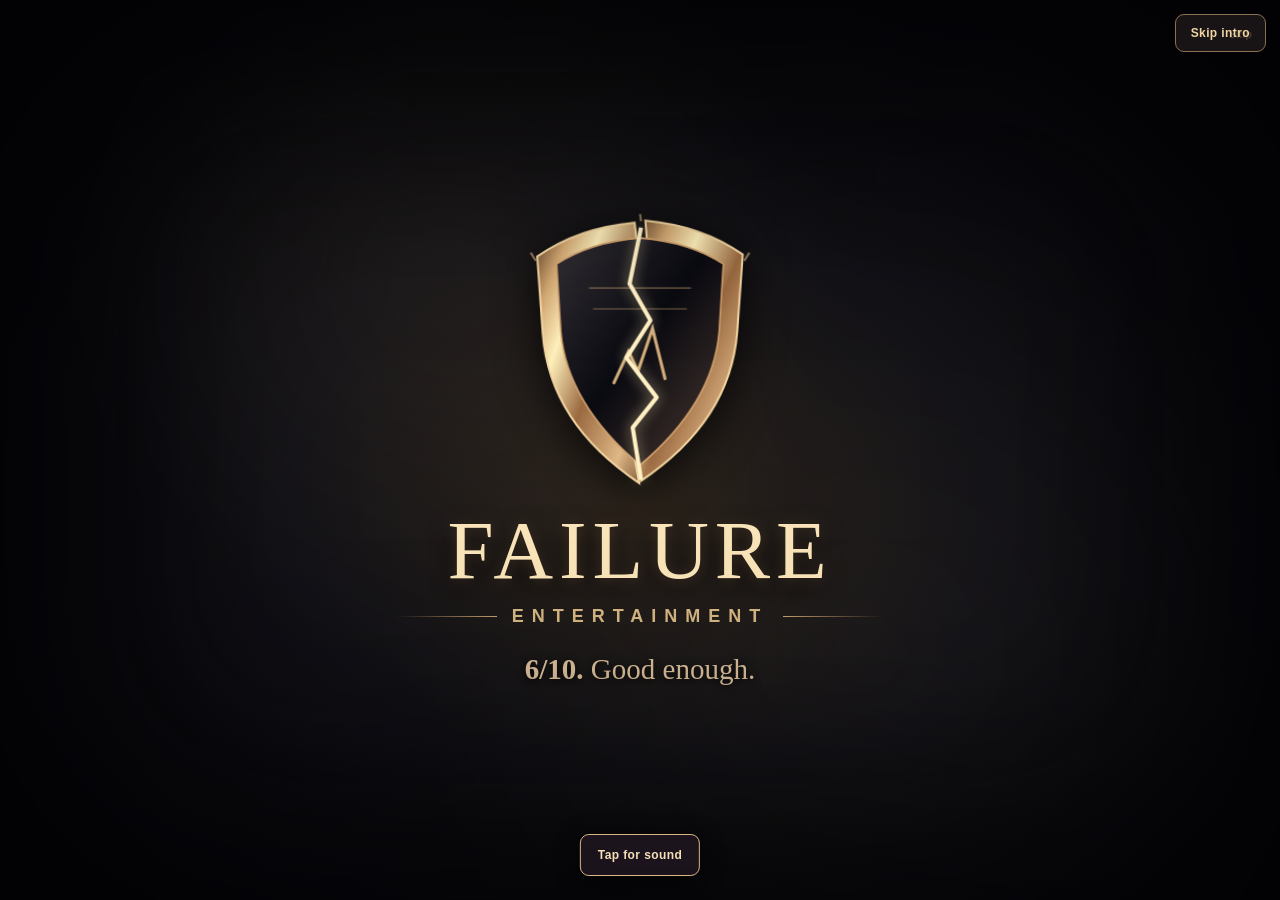
==== index.html @ 357c84c8 "Add auto-scrolling, pausable credits to Mystery Manor" ====
<!DOCTYPE html>
<html lang="en">
<head>
<meta charset="utf-8">
<meta name="viewport" content="width=device-width, initial-scale=1, maximum-scale=1, user-scalable=no, viewport-fit=cover">
<meta name="theme-color" content="#07060c">
<meta name="apple-mobile-web-app-capable" content="yes">
<meta name="mobile-web-app-capable" content="yes">
<title>Mystery Manor: The Vanishing at Thorne House</title>
<link rel="icon" href="data:image/svg+xml,%3Csvg xmlns=%27http://www.w3.org/2000/svg%27 viewBox=%270 0 32 32%27%3E%3Crect width=%2732%27 height=%2732%27 rx=%276%27 fill=%27%2315101a%27/%3E%3Cpath d=%27M7 12 9 4l6 5h2l6-5 2 8a9 9 0 1 1-18 0z%27 fill=%27%23000%27 stroke=%27%23d9b46a%27/%3E%3Ccircle cx=%2712%27 cy=%2715%27 r=%272%27 fill=%27%23f4c531%27/%3E%3Ccircle cx=%2720%27 cy=%2715%27 r=%272%27 fill=%27%23f4c531%27/%3E%3C/svg%3E">
<link rel="stylesheet" href="src/ui.css">
<script src="./studio-credits-roll.js" defer></script>
<script src="./studio-boot.js" defer></script>
</head>
<body>
<div id="app">
  <div id="stage-wrap">
    <div id="stage" aria-label="Mystery Manor game view"></div>

    <div id="room-toast" aria-live="polite"></div>

    <!-- Exploration controls. Movement only ever comes from these buttons or the keyboard. -->
    <div id="pad" class="hud" hidden>
      <button id="btn-left" class="pad-btn" type="button" aria-label="Walk left"><svg viewBox="0 0 24 24" aria-hidden="true"><path d="M15 5 8 12l7 7" fill="none" stroke="currentColor" stroke-width="2.6" stroke-linecap="round" stroke-linejoin="round"/></svg></button>
      <button id="btn-right" class="pad-btn" type="button" aria-label="Walk right"><svg viewBox="0 0 24 24" aria-hidden="true"><path d="m9 5 7 7-7 7" fill="none" stroke="currentColor" stroke-width="2.6" stroke-linecap="round" stroke-linejoin="round"/></svg></button>
    </div>
    <button id="btn-act" class="hud" type="button" hidden></button>
    <button id="btn-menu" class="hud" type="button" aria-label="Settings" hidden><svg viewBox="0 0 24 24" aria-hidden="true"><path d="M4 7h16M4 12h16M4 17h16" stroke="currentColor" stroke-width="2.2" stroke-linecap="round"/></svg></button>
    <button id="btn-leave" class="hud" type="button" hidden>Step back</button>

    <div id="dialogue" hidden>
      <div id="dlg-portrait"></div>
      <div id="dlg-body"><div id="dlg-who"></div><p id="dlg-text"></p><div id="dlg-next">tap to continue</div></div>
    </div>

    <div id="card" hidden><div id="card-inner"></div></div>

    <div id="title">
      <div class="title-inner">
        <div class="kicker">Thorne House &middot; Chapter One</div>
        <h1>Mystery Manor</h1>
        <h2>The Vanishing at Thorne House</h2>
        <p id="title-status">Lighting the candles&hellip;</p>
        <div class="title-btns"><button id="btn-begin" class="gold" type="button" disabled>Begin</button><button id="btn-continue" class="ghost" type="button" hidden>Continue</button><button id="btn-credits-title" class="ghost" type="button">Credits</button></div>
        <p class="fine">Best played sideways, with sound.</p>
      </div>
    </div>

    <div id="menu" hidden>
      <div class="menu-inner" role="dialog" aria-modal="true" aria-label="Settings">
        <h3>Settings</h3>
        <label class="row"><span>Music</span><button id="music-toggle" class="toggle" type="button" aria-pressed="true">On</button></label>
        <label class="row"><span>Music volume</span><input id="music-vol" type="range" min="0" max="100" value="45"></label>
        <label class="row"><span>Sound effects</span><input id="sfx-vol" type="range" min="0" max="100" value="70"></label>
        <p id="now-playing" class="fine"></p>
        <details><summary>Music credits</summary>
          <p class="fine">
            <a href="https://incompetech.com/music/royalty-free/index.html?isrc=USUAN1100644" target="_blank" rel="noopener noreferrer">Sneaky Adventure</a>,
            <a href="https://incompetech.com/music/royalty-free/index.html?isrc=USUAN1100419" target="_blank" rel="noopener noreferrer">Some Amount of Evil</a> and
            <a href="https://incompetech.com/music/royalty-free/index.html?isrc=USUAN1100510" target="_blank" rel="noopener noreferrer">Machinations</a>
            by Kevin MacLeod (incompetech.com). Tracks unmodified. Licensed under
            <a href="https://creativecommons.org/licenses/by/4.0/" target="_blank" rel="noopener noreferrer">Creative Commons Attribution 4.0</a>.
          </p>
        </details>
        <div class="menu-btns"><button id="btn-credits-menu" class="ghost" type="button">Credits</button><button id="btn-restart" class="ghost" type="button">Start chapter again</button><button id="btn-close-menu" class="gold" type="button">Back to the manor</button></div>
      </div>
    </div>
  </div>
  <p id="rotate-hint">Turn your phone sideways for the full view of the manor.</p>
</div>

<div id="credits-overlay" data-fe-credits-root role="dialog" aria-modal="true" aria-labelledby="credits-heading" hidden>
  <div class="fe-mm-roll-viewport" data-fe-credits-scroll aria-label="Scrolling Mystery Manor chapter credits" tabindex="0">
  <div class="fe-mm-credits">
    <p class="fe-mm-kicker">A Failure Entertainment Production</p>
    <h1 id="credits-heading">Mystery Manor</h1>
    <h2>The Vanishing at Thorne House</h2>
    <p class="fe-mm-sub">Chapter One &middot; The Vanishing</p>
    <h3>Credits</h3>
    <dl>
      <dt>Studio, Concept &amp; Creative Direction</dt><dd>Failure Entertainment</dd>
      <dt>Game Design &amp; Development</dt><dd>Failure Entertainment, with AI assistance from Claude and ChatGPT</dd>
      <dt>Characters &amp; Story</dt><dd>Mallow, Fern, Miss Wisp &amp; the world of Thorne House</dd>
      <dt>Game Engine</dt><dd>Phaser 3</dd>
      <dt>Music</dt><dd>
        <a href="https://incompetech.com/music/royalty-free/index.html?isrc=USUAN1100644" target="_blank" rel="noopener noreferrer">Sneaky Adventure</a>,
        <a href="https://incompetech.com/music/royalty-free/index.html?isrc=USUAN1100419" target="_blank" rel="noopener noreferrer">Some Amount of Evil</a>, and
        <a href="https://incompetech.com/music/royalty-free/index.html?isrc=USUAN1100510" target="_blank" rel="noopener noreferrer">Machinations</a><br>
        By Kevin MacLeod (<a href="https://incompetech.com" target="_blank" rel="noopener noreferrer">incompetech.com</a>). Tracks unmodified.
        Licensed under <a href="https://creativecommons.org/licenses/by/4.0/" target="_blank" rel="noopener noreferrer">CC BY 4.0</a>.
      </dd>
    </dl>
    <p class="fe-mm-thanks">Thank you for playing Chapter One.<br>The mystery continues beneath the hearth.</p>
    <p class="fe-mm-quip">6/10. Good enough.</p>
  </div>
  </div>
  <div class="fe-mm-credits-buttons">
    <button type="button" class="ghost" data-fe-credits-pause aria-pressed="false">Pause</button>
    <button type="button" class="ghost" data-fe-credits-replay>Replay</button>
    <button type="button" class="gold" id="btn-close-credits">Return to Manor</button>
  </div>
</div>

<script src="vendor/phaser.min.js"></script>
<script type="module" src="src/main.js"></script>
</body>
</html>
---- src/ui.css ----
/* Mystery Manor UI: everything outside the game canvas. Deep mahogany, antique gold, burgundy, midnight blue. */
:root{
  --ink:#f3e6cf; --muted:#b7a487; --gold:#d9b46a; --gold-deep:#8a6a2c; --wine:#5a1e2a; --night:#07060c; --panel:#15101aee; --edge:#6b5330;
  --serif:"Iowan Old Style","Palatino Linotype",Palatino,"Book Antiqua",Georgia,serif;
  --sat: env(safe-area-inset-top, 0px); --sab: env(safe-area-inset-bottom, 0px); --sal: env(safe-area-inset-left, 0px); --sar: env(safe-area-inset-right, 0px);
}
*{box-sizing:border-box}
html,body{margin:0;height:100%;background:var(--night);color:var(--ink);font-family:var(--serif);overflow:hidden;overscroll-behavior:none}
body{-webkit-text-size-adjust:100%;touch-action:manipulation}
[hidden]{display:none!important}
#app{position:fixed;inset:0;display:flex;flex-direction:column;align-items:center;justify-content:center;background:var(--night)}
#stage-wrap{position:relative;width:min(100vw, calc(100dvh * 1560 / 720));aspect-ratio:1560/720;max-height:100dvh;overflow:hidden;background:#000}
#stage{position:absolute;inset:0}
#stage canvas{display:block;width:100%!important;height:100%!important;margin:0!important;touch-action:none}
#rotate-hint{display:none;margin:14px 20px 0;color:var(--muted);font-size:15px;text-align:center;font-style:italic}

/* Nothing in the HUD can be selected, dragged or long-pressed into a menu. */
.hud,.hud *,#stage,#dialogue,#card,#pad{-webkit-user-select:none;user-select:none;-webkit-touch-callout:none;-webkit-tap-highlight-color:transparent}
.hud{position:absolute;z-index:5}
button{font-family:var(--serif);color:inherit}

#pad{left:calc(14px + var(--sal));bottom:calc(12px + var(--sab));display:flex;gap:14px;touch-action:none}
.pad-btn{width:clamp(58px,10.5vw,84px);height:clamp(58px,10.5vw,84px);border-radius:50%;border:2px solid var(--gold-deep);background:radial-gradient(circle at 35% 30%,#3a2a22ee,#120d14ee);color:var(--gold);display:grid;place-items:center;touch-action:none;cursor:pointer;box-shadow:0 4px 0 #000a, inset 0 0 0 1px #0008;padding:0}
.pad-btn svg{width:46%;height:46%;pointer-events:none}
.pad-btn.down{background:radial-gradient(circle at 35% 30%,#7a5a2c,#3a2716);color:#fff3d0;transform:translateY(2px);box-shadow:0 2px 0 #000a}
#btn-act{right:calc(14px + var(--sar));bottom:calc(14px + var(--sab));min-height:clamp(54px,9.6vw,76px);padding:0 22px;border-radius:999px;border:2px solid var(--gold);background:linear-gradient(#6b1f2c,#3c0f1a);color:#ffe9bd;font-size:clamp(15px,2.3vw,20px);letter-spacing:.3px;touch-action:none;cursor:pointer;box-shadow:0 4px 0 #000a,0 0 22px #d9b46a55;animation:pulse 1.6s ease-in-out infinite}
@keyframes pulse{50%{box-shadow:0 4px 0 #000a,0 0 34px #d9b46aaa}}
#btn-menu{right:calc(12px + var(--sar));top:calc(10px + var(--sat));width:46px;height:46px;border-radius:50%;border:1.5px solid var(--gold-deep);background:#120d14cc;color:var(--gold);display:grid;place-items:center;cursor:pointer;padding:0}
#btn-menu svg{width:22px;height:22px}
#btn-leave{left:calc(12px + var(--sal));top:calc(10px + var(--sat));min-height:44px;padding:0 16px;border-radius:999px;border:1.5px solid var(--gold-deep);background:#120d14cc;color:var(--gold);font-size:15px;cursor:pointer}
#room-toast{position:absolute;z-index:4;left:50%;top:calc(12px + var(--sat));transform:translateX(-50%);padding:6px 20px;border-radius:999px;background:#0b0810bb;border:1px solid #6b533066;color:var(--gold);font-size:clamp(13px,2vw,17px);letter-spacing:2px;text-transform:uppercase;opacity:0;transition:opacity .8s;pointer-events:none;white-space:nowrap}
#room-toast.show{opacity:1}

#dialogue{position:absolute;z-index:8;left:50%;bottom:calc(8px + var(--sab));transform:translateX(-50%);width:min(94%,860px);display:flex;gap:14px;align-items:stretch;padding:12px 16px 12px 12px;background:linear-gradient(#1b131ef5,#0e0a12f5);border:1.5px solid var(--edge);border-radius:14px;box-shadow:0 10px 40px #000c, inset 0 0 0 1px #d9b46a22;cursor:pointer}
#dlg-portrait{flex:none;width:clamp(64px,13vw,104px);aspect-ratio:160/228;border-radius:9px;border:1.5px solid var(--gold-deep);background:#0b0810 url("../assets/mystery_manor_witnesses.webp") 0 0/300% 100% no-repeat}
#dlg-portrait.none{display:none}
#dlg-body{flex:1;min-width:0;display:flex;flex-direction:column}
#dlg-who{color:var(--gold);font-size:clamp(12px,1.7vw,15px);letter-spacing:2.5px;text-transform:uppercase;margin-bottom:3px}
#dlg-text{margin:0;font-size:clamp(15px,2.25vw,21px);line-height:1.42;flex:1;min-height:2.84em}
#dlg-next{align-self:flex-end;color:var(--muted);font-size:12px;font-style:italic;animation:blink 1.4s ease-in-out infinite}
@keyframes blink{50%{opacity:.35}}

#title,#card,#menu{position:absolute;inset:0;z-index:12;display:grid;place-items:center;text-align:center}
#title{background:radial-gradient(ellipse at 50% 38%,#2a1622 0,#0b0810 62%,#050408 100%)}
.title-inner{padding:10px 24px;max-width:720px}
.kicker{color:var(--gold);letter-spacing:4px;text-transform:uppercase;font-size:clamp(11px,1.7vw,14px)}
#title h1{margin:6px 0 0;font-weight:400;font-size:clamp(34px,8vw,74px);letter-spacing:2px;color:#f6e3b8;text-shadow:0 0 28px #d9b46a55,0 3px 0 #000}
#title h2{margin:2px 0 0;font-weight:400;font-style:italic;color:var(--muted);font-size:clamp(15px,2.8vw,24px)}
#title-status{color:var(--muted);font-size:14px;min-height:1.4em;margin:10px 0 8px}
.title-btns{display:flex;gap:12px;justify-content:center;flex-wrap:wrap}
button.gold,button.ghost{min-height:48px;padding:0 30px;border-radius:999px;font-size:18px;cursor:pointer;letter-spacing:.5px}
button.gold{border:2px solid var(--gold);background:linear-gradient(#e2c07a,#a47c33);color:#241505;box-shadow:0 4px 0 #3a2a0c}
button.gold:disabled{opacity:.45;cursor:default}
button.ghost{border:1.5px solid var(--gold-deep);background:#120d14;color:var(--gold)}
.fine{color:var(--muted);font-size:13px;line-height:1.5}
.fine a{color:var(--gold)}

#card{background:#040307f2;z-index:11;animation:fadein 1.2s ease-out}
@keyframes fadein{from{opacity:0}}
#card-inner{max-width:680px;padding:16px 26px}
#card-inner p{margin:0 0 .7em;font-size:clamp(15px,2.5vw,22px);line-height:1.5;opacity:0;animation:fadein 1.4s ease-out forwards}
#card-inner .kicker{display:block;margin-bottom:10px}
#card-inner h3{font-weight:400;font-size:clamp(24px,5vw,44px);margin:.1em 0 .4em;color:#f6e3b8}
#card-inner em{color:#e38a7a;font-style:normal;letter-spacing:3px}
#card-inner button{margin-top:10px;opacity:0;animation:fadein 1s ease-out forwards}

#menu{background:#040307cc;z-index:13}
.menu-inner{width:min(92%,440px);max-height:94%;overflow:auto;padding:16px 20px;background:var(--panel);border:1.5px solid var(--edge);border-radius:16px;text-align:left}
.menu-inner h3{margin:0 0 8px;font-weight:400;font-size:24px;color:var(--gold);text-align:center}
.row{display:flex;align-items:center;justify-content:space-between;gap:14px;min-height:46px;font-size:17px}
.row input[type=range]{flex:1;max-width:210px;accent-color:var(--gold);height:30px}
.toggle{min-width:74px;min-height:38px;border-radius:999px;border:1.5px solid var(--gold);background:#3c0f1a;color:#ffe9bd;font-size:15px;cursor:pointer}
.toggle[aria-pressed="false"]{background:#120d14;border-color:var(--gold-deep);color:var(--muted)}
.menu-inner details{margin:4px 0 10px}
.menu-inner summary{cursor:pointer;color:var(--gold);min-height:36px;display:flex;align-items:center}
.menu-btns{display:flex;gap:10px;flex-wrap:wrap;justify-content:center}
.menu-btns button{font-size:15px;padding:0 18px;min-height:44px}

/* Portrait fallback: the view sits at the top, the controls get the room underneath. */
@media (orientation:portrait){
  #app{justify-content:flex-start;padding-top:calc(8px + var(--sat))}
  #stage-wrap{width:100vw;overflow:visible}
  #rotate-hint{display:block}
  #pad{left:50%;transform:translateX(-50%);bottom:auto;top:calc(100% + 64px);gap:34px}
  .pad-btn{width:96px;height:96px}
  #btn-act{right:auto;left:50%;transform:translateX(-50%);bottom:auto;top:calc(100% + 186px);min-height:60px;font-size:18px;white-space:nowrap}
  #dialogue{bottom:auto;top:calc(100% + 54px);width:96vw}
  #dlg-text{font-size:17px}
}
@media (prefers-reduced-motion:reduce){ #btn-act,#dlg-next{animation:none} #card,#card-inner p,#card-inner button{animation-duration:.01s} }

/* Failure Entertainment: reusable studio credits and chapter end */
#credits-overlay{position:fixed;inset:0;z-index:50;overflow:auto;overscroll-behavior:contain;background:radial-gradient(circle at 50% 20%,#30202b 0%,#09070e 57%,#050407 100%);color:var(--ink);padding:20px max(20px,env(safe-area-inset-right)) max(40px,env(safe-area-inset-bottom));-webkit-overflow-scrolling:touch}
#credits-overlay[hidden]{display:none!important}
.fe-mm-credits{width:min(100%,650px);margin:0 auto;padding:18px 4px;text-align:center}
.fe-mm-credits .fe-mm-kicker{font:700 11px/1.7 Arial,sans-serif;letter-spacing:3px;text-transform:uppercase;color:var(--gold)}
.fe-mm-credits h1{font-size:clamp(40px,8vw,67px);font-weight:400;line-height:1.05;color:#fae4bd;margin:8px 0 0}
.fe-mm-credits h2{font-size:clamp(17px,3.6vw,26px);font-weight:400;font-style:italic;color:#cbb18a;margin:2px 0 0}
.fe-mm-credits .fe-mm-sub{font-style:italic;color:var(--muted);margin:18px 0}
.fe-mm-credits h3{font-size:29px;font-weight:400;color:var(--gold);margin:21px 0 12px}
.fe-mm-credits dl{margin:0}
.fe-mm-credits dt{font:700 11px/1.5 Arial,sans-serif;letter-spacing:1.5px;text-transform:uppercase;color:var(--gold);margin-top:18px}
.fe-mm-credits dd{font-size:clamp(14px,3vw,18px);line-height:1.6;color:#e4d4bd;margin:4px 0 0}
.fe-mm-credits a{color:#f4d7a2;text-decoration:underline;text-underline-offset:3px}
.fe-mm-thanks{font-size:18px;line-height:1.5;margin:26px auto;color:#e6cda7}
.fe-mm-quip{font-style:italic;letter-spacing:.5px;color:#d9bc8d;margin:14px auto 24px}
.fe-mm-credits button{margin:8px 0 20px}
#card-inner .fe-chapter-acknowledgment{font:700 11px Arial,sans-serif;color:#d9b46a;letter-spacing:1.7px;margin:15px 0 8px}
#card-inner .fe-chapter-acknowledgment span{display:block;font:italic 13px Georgia,serif;letter-spacing:normal;color:#d5b18a;margin:7px 0}
#card-inner [data-credits]{margin:6px 7px 6px 0;min-height:40px;opacity:1;animation:fadein 1s forwards}
#card-inner{max-height:min(85vh,680px);overflow-y:auto}
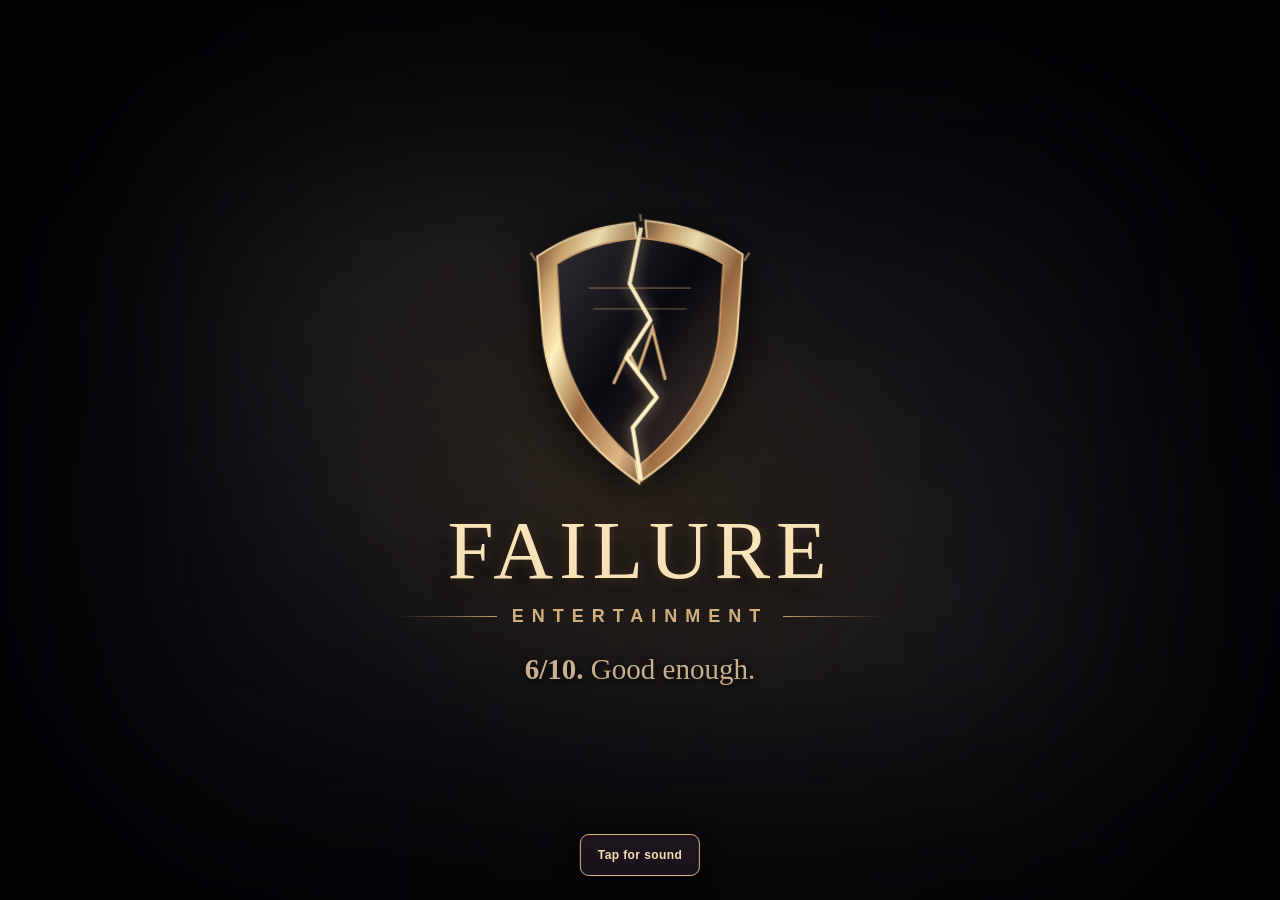
==== commit 357f2134: "Switch games to no-Skip, automatically-playing Failure Entertainment intro" ====
--- a/index.html
+++ b/index.html
@@ -6,11 +6,23 @@
 <meta name="theme-color" content="#07060c">
 <meta name="apple-mobile-web-app-capable" content="yes">
 <meta name="mobile-web-app-capable" content="yes">
+<meta name="apple-mobile-web-app-title" content="Mystery Manor">
+<meta name="apple-mobile-web-app-status-bar-style" content="black-translucent">
+<meta name="application-name" content="Mystery Manor">
+<link rel="manifest" href="./manifest.webmanifest">
+<link rel="apple-touch-icon" href="./mystery-manor-icon.svg">
+<meta name="mobile-web-app-capable" content="yes">
 <title>Mystery Manor: The Vanishing at Thorne House</title>
 <link rel="icon" href="data:image/svg+xml,%3Csvg xmlns=%27http://www.w3.org/2000/svg%27 viewBox=%270 0 32 32%27%3E%3Crect width=%2732%27 height=%2732%27 rx=%276%27 fill=%27%2315101a%27/%3E%3Cpath d=%27M7 12 9 4l6 5h2l6-5 2 8a9 9 0 1 1-18 0z%27 fill=%27%23000%27 stroke=%27%23d9b46a%27/%3E%3Ccircle cx=%2712%27 cy=%2715%27 r=%272%27 fill=%27%23f4c531%27/%3E%3Ccircle cx=%2720%27 cy=%2715%27 r=%272%27 fill=%27%23f4c531%27/%3E%3C/svg%3E">
 <link rel="stylesheet" href="src/ui.css">
-<script src="./studio-credits-roll.js" defer></script>
-<script src="./studio-boot.js" defer></script>
+<style>
+/* Versioned override: old Home Screen installs may retain the previous CSS briefly. */
+.fe-mm-roll-viewport .fe-mm-credits{padding:clamp(70px,15dvh,150px) 6px clamp(150px,40dvh,340px)}
+.fe-mm-credits .fe-mm-tagline{color:#d7b37a;font-size:clamp(18px,3.5vw,25px);margin:10px 0 8px}
+@media(prefers-reduced-motion:reduce){.fe-mm-roll-viewport .fe-mm-credits{padding:clamp(70px,15dvh,150px) 6px clamp(150px,40dvh,340px)}}
+</style>
+<script src="./studio-credits-roll-v2.js" defer></script>
+<script src="./studio-boot-v2.js" defer></script>
 </head>
 <body>
 <div id="app">
@@ -73,6 +85,7 @@
   <div class="fe-mm-roll-viewport" data-fe-credits-scroll aria-label="Scrolling Mystery Manor chapter credits" tabindex="0">
   <div class="fe-mm-credits">
     <p class="fe-mm-kicker">A Failure Entertainment Production</p>
+    <p class="fe-mm-quip fe-mm-tagline">6/10. Good enough.</p>
     <h1 id="credits-heading">Mystery Manor</h1>
     <h2>The Vanishing at Thorne House</h2>
     <p class="fe-mm-sub">Chapter One &middot; The Vanishing</p>
@@ -91,7 +104,6 @@
       </dd>
     </dl>
     <p class="fe-mm-thanks">Thank you for playing Chapter One.<br>The mystery continues beneath the hearth.</p>
-    <p class="fe-mm-quip">6/10. Good enough.</p>
   </div>
   </div>
   <div class="fe-mm-credits-buttons">
--- a/src/ui.css
+++ b/src/ui.css
@@ -109,3 +109,14 @@
 #card-inner .fe-chapter-acknowledgment span{display:block;font:italic 13px Georgia,serif;letter-spacing:normal;color:#d5b18a;margin:7px 0}
 #card-inner [data-credits]{margin:6px 7px 6px 0;min-height:40px;opacity:1;animation:fadein 1s forwards}
 #card-inner{max-height:min(85vh,680px);overflow-y:auto}
+
+/* Automatic chapter credits roll; links and text remain touch-scrollable and readable. */
+#credits-overlay{display:flex;flex-direction:column;align-items:center;justify-content:center;padding:10px max(15px,env(safe-area-inset-right)) max(15px,env(safe-area-inset-bottom));overflow:hidden}
+.fe-mm-roll-viewport{width:min(100%,720px);height:min(75dvh,650px);min-height:130px;overflow:auto;overscroll-behavior:contain;scrollbar-width:thin;scrollbar-color:#cba66e #141016;mask-image:linear-gradient(to bottom,transparent,#000 11%,#000 89%,transparent);-webkit-mask-image:linear-gradient(to bottom,transparent,#000 11%,#000 89%,transparent)}
+.fe-mm-roll-viewport .fe-mm-credits{padding:clamp(70px,15dvh,150px) 6px clamp(150px,40dvh,340px)}
+.fe-mm-credits-buttons{width:min(100%,710px);display:flex;align-items:center;justify-content:center;gap:10px;flex-wrap:wrap;padding:10px}
+.fe-mm-credits-buttons button{min-height:42px;padding:8px 15px;font-size:clamp(12px,2.2vw,17px)}
+@media(max-height:460px){.fe-mm-roll-viewport{height:67dvh}.fe-mm-credits-buttons{padding:4px}.fe-mm-credits-buttons button{min-height:32px;padding:5px 11px}}
+/* Rolling credits remain scrollable with Reduce Motion enabled; Pause is always available. */
+
+.fe-mm-credits .fe-mm-tagline{color:#d7b37a;font-size:clamp(18px,3.5vw,25px);margin:10px 0 8px}
